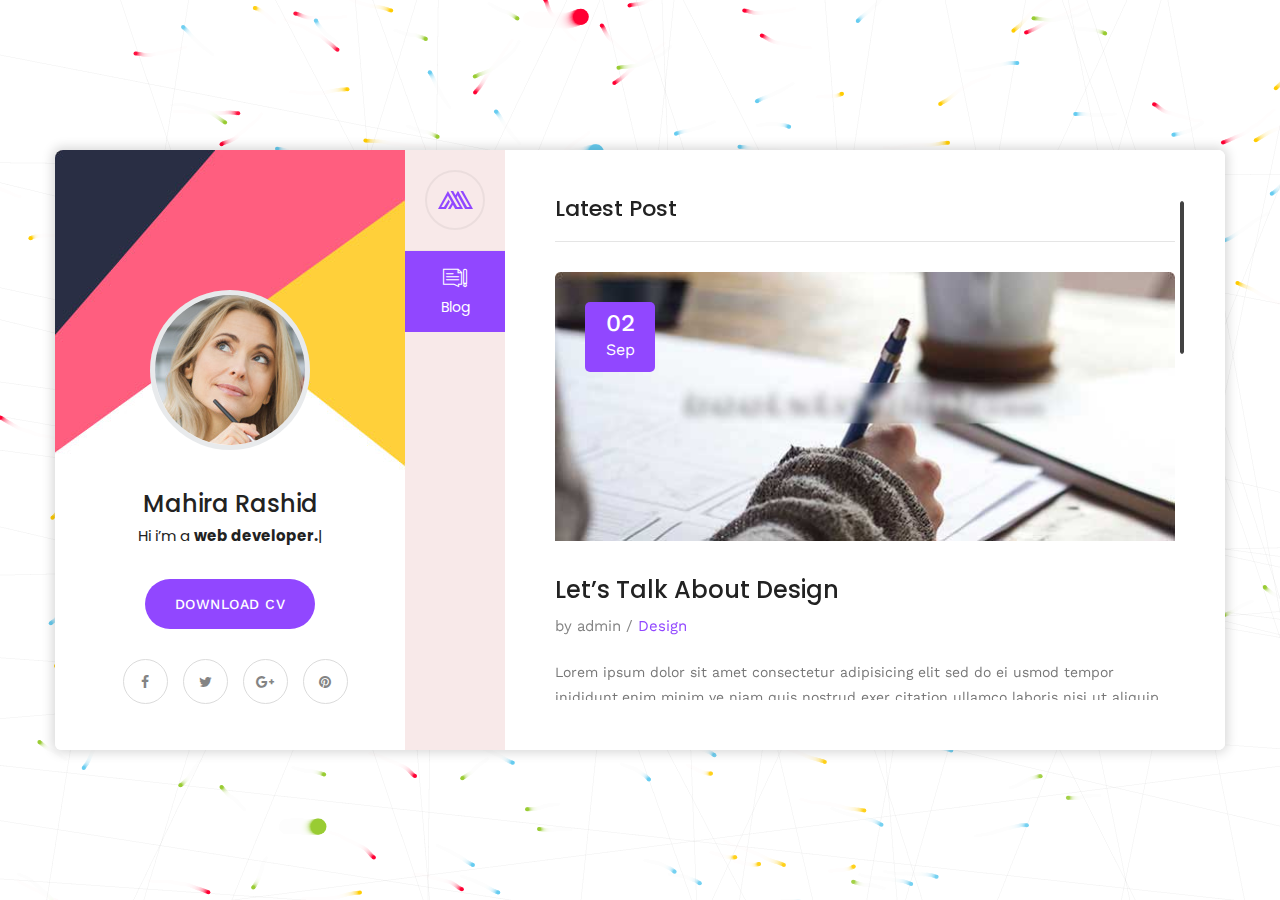
==== blog-single.html @ a866b2f7 "Add files via upload" ====
﻿<!DOCTYPE html>
<html lang="en">
<head>
<meta charset="utf-8">
<title>Mahira | VCard | CV HTML Template</title>
<!-- Stylesheets -->
<link href="css/bootstrap.css" rel="stylesheet">
<link href="css/style.css" rel="stylesheet">
<link href="css/responsive.css" rel="stylesheet">

<!--Favicon-->
<link rel="shortcut icon" href="images/favicon.png" type="image/x-icon">
<link rel="icon" href="images/favicon.png" type="image/x-icon">
<!-- Responsive -->
<meta http-equiv="X-UA-Compatible" content="IE=edge">
<meta name="viewport" content="width=device-width, initial-scale=1.0, maximum-scale=1.0, user-scalable=0">
<!--[if lt IE 9]><script src="js/html5shiv.js"></script><![endif]-->
<!--[if lt IE 9]><script src="js/respond.js"></script><![endif]-->
</head>

<body>

<div class="page-wrapper default-version">
 	
    <!-- Preloader -->
    <div class="preloader"></div>

    <div class="page-background">
        <div class="image-1"><img src="images/icons/shape/icon-1.png" class="now-in-view" alt=""></div>
        <div class="image-7"><img src="images/icons/shape/icon-7.png" class="now-in-view" alt=""></div>
        <canvas id="canvas"></canvas>
    </div>

    <!-- Mobile menu -->
    <div class="mobile-menu">
        <div class="container">
            <!--Nav Outer-->
            <div class="nav-outer clearfix">
                <div class="logo"><a href="index.html"><img src="images/logo.png" alt=""></a></div>
                <!-- Main Menu -->
                <nav class="main-menu">
                    <div class="navbar-header">
                        <!-- Toggle Button -->      
                        <button type="button" class="navbar-toggle" data-toggle="collapse" data-target=".navbar-collapse">
                            <span class="icon-bar"></span>
                            <span class="icon-bar"></span>
                            <span class="icon-bar"></span>
                        </button>
                    </div>
                    
                    <div class="navbar-collapse collapse scroll-nav clearfix">
                        <ul class="navigation clearfix">
                            
                            <li class="current"><a href="#home">Home</a></li>
                            <li><a href="#about">About</a></li>
                            <li><a href="#resume">Resume</a></li>
                            <li><a href="#services">Services</a></li>
                            <li><a href="#work">Works</a></li>
                            <li><a href="#blog">Blog</a></li>
                            <li><a href="#contact">Contact</a></li>

                         </ul>
                    </div>
                </nav>
                <!-- Main Menu End-->                        
            </div>
            <!--Nav Outer End-->            
        </div>
    </div>
 	
    <div class="card-outer">
        <div class="scroll-box">
            <div class="container" data-animation-in="fadeInLeft" data-animation-out="fadeOutLeft">
                <div class="card-wrapper">
                    <div class="author-info" style="background-image:url(images/background/3.jpg)">
                        <div class="image"><img src="images/resource/user.png" alt=""></div>
                        <div class="author">
                            <h3>Mahira Rashid</h3>
                            <div class="designation">
                                Hi i’m
                                <div class="typing-title">
                                    <p>a <strong>web developer.</strong></p>
                                    <p>a <strong>web Designer.</strong></p>
                                    <p>a <strong>photographer.</strong></p>
                                </div>
                                <span class="typed-title"></span>
                            </div>
                        </div>
                        <div class="link-btn">
                            <a href="#" class="theme-btn btn-style-one">Download CV</a>
                        </div>
                        <ul class="social-icon-two">
                            <li><a href="#"><span class="fa fa-facebook"></span></a></li>
                            <li><a href="#"><span class="fa fa-twitter"></span></a></li>
                            <li><a href="#"><span class="fa fa-google-plus"></span></a></li>
                            <li><a href="#"><span class="fa fa-pinterest"></span></a></li>
                        </ul>
                    </div>
                    <div class="card-inner-box offsetleft">
                        <header class="header">
                            <ul class="main-menu">
                                <li class="home"><a class="logo" href="index.html"><img src="images/logo.png" alt=""></a></li>
                                <li class="active"><a href="#blog"><i class="flaticon-blog"></i>Blog</a></li>
                            </ul>
                        </header>

                        <!-- card item -->
                        <div class="card-blog single-post card-item active" id="blog" style="background-image:url(images/background/2.jpg)">
                            <div class="card-inner">
                                <h4 class="title">Latest Post</h4>
                                <div class="news-block">
                                    <div class="inner-box">
                                        <div class="image">
                                            <img src="images/resource/blog-1.jpg" alt="">
                                        </div>
                                        <div class="date"><strong>02</strong> <br>Sep</div>
                                        <div class="lower-content">
                                            <h4>Let’s Talk About Design</h4>
                                            <div class="post-meta">by admin  /  <span>Design</span></div>
                                            <div class="text">
                                                <p>Lorem ipsum dolor sit amet consectetur adipisicing elit sed do ei usmod tempor inididunt.enim minim ve niam quis nostrud exer citation ullamco laboris nisi ut aliquip ex commodo conse inquat duis aute irure dolor.cepteur sint occaecat cupidatat non proident sunt culpa qui officia deserunt.</p>
                                                <p>Enim ipsam voluptatem quia voluptas sit aspernatur aut odit aut fugit sed quia consequuntur. magni dolores eos ratione voluptatem sequinesc. neque porro quisquam est qui dolorem ipsum quia dolor sit amet consectetur.</p>
                                            </div>
                                        </div>
                                    </div>
                                </div>
                                <!-- share box -->
                                <ul class="share-box">
                                    <li><strong>Tags:</strong></li>
                                    <li><a href="#">Idea,</a></li>
                                    <li><a href="#">Service,</a></li>
                                    <li><a href="#">Growth</a></li>
                                </ul>
                                <!-- Comments Area -->
                                <div class="comments-area">
                                    <div class="group-title"><h2>02 Comments</h2></div>
                                    
                                    <!--Comment Box-->
                                    <div class="comment-box">
                                        <div class="comment">
                                            <div class="author-thumb"><img src="images/resource/author-2.jpg" alt=""></div>
                                            <div class="comment-inner">
                                                <div class="comment-info clearfix"><strong>Neil Roberts</strong><div class="comment-time">26 Nov,2018 At 8:30am</div></div>
                                                <div class="text">Bring to the table win-win survival strategies to ensure proactive domination. At the end of the day, going forward</div>
                                                <a class="comment-reply" href="#"><span class="icon fa fa-mail-reply"></span> Reply</a>
                                            </div>
                                        </div>
                                    </div>
                                    
                                    <!--Comment Box-->
                                    <div class="comment-box">
                                        <div class="comment">
                                            <div class="author-thumb"><img src="images/resource/author-3.jpg" alt=""></div>
                                            <div class="comment-inner">
                                                <div class="comment-info clearfix"><strong>Edward Chapman</strong><div class="comment-time">26 Nov,2018 At 8:30am</div></div>
                                                <div class="text">Bring to the table win-win survival strategies to ensure proactive domination. At the end of the day, going forward</div>
                                                <a class="comment-reply" href="#"><span class="icon fa fa-mail-reply"></span> Reply</a>
                                            </div>
                                        </div>
                                    </div>
                                    
                                </div>
                                <!-- Contact Form -->
                                <div class="contact-form">
                                    <!--Comment Form-->
                                    <form method="post" action="sendemail.php" id="contact-form">
                                        <div class="row clearfix">
                                            
                                            <div class="col-md-6 form-group">
                                                <input type="text" name="username" placeholder="Name" required>
                                            </div>
                                            
                                            <div class="col-md-6 form-group">
                                                <input type="email" name="email" placeholder="Email" required>
                                            </div>

                                            <div class="col-lg-12 col-md-12 form-group">
                                                <textarea name="message" placeholder="Message"></textarea>
                                            </div>
                                            
                                            <div class="col-lg-12 col-md-12 form-group">
                                                <button class="theme-btn btn-style-two" type="submit" name="submit-form">Submit Now </button>
                                            </div>
                                            
                                        </div>
                                    </form>
                                        
                                </div>
                                <!--End Contact Form -->
                            </div>
                        </div>
                        <!-- end item -->

                    </div>
                </div>
                    
            </div>
        </div>
            
    </div>

</div>
<!--End pagewrapper-->


<script src="js/jquery.js"></script> 

<script src="js/bootstrap.min.js"></script>
<script src="js/jquery.mCustomScrollbar.concat.min.js"></script>
<script src="js/owl.js"></script>
<script src="js/wow.js"></script>
<script src="js/appear.js"></script>
<script src="js/jquery.fancybox.js"></script>
<script src="js/element-in-view.js"></script>
<script src="js/knob.js"></script>
<script src="js/validate.js"></script>
<script src="js/mousemoveparallax.js"></script>
<script src="js/pagenav.js"></script>
<script src="js/jquery-type.js"></script>
<script src="js/particle-alone.js"></script>
<script src="js/jquery.nicescroll.min.js"></script>
<script src="js/script.js"></script>

<!--Google Map APi Key-->
<script src="http://ditu.google.cn/maps/api/js?key=AIzaSyATY4Rxc8jNvDpsK8ZetC7JyN4PFVYGCGM"></script>
<script src="js/gmaps.js"></script>
<script src="js/map-script.js"></script>
<!--End Google Map APi-->

</body>
</html>
---- css/style.css ----
/* Mahira HTML Template*/

/************ TABLE OF CONTENTS ***************
1. Fonts
2. Reset
3. Global
4. Header
5. About
6. Resume
7. Services
8. Works
9. Blog
10. Contact
**********************************************/

/*** 

====================================================================
	Fonts
====================================================================

 ***/

@import url('https://fonts.googleapis.com/css?family=Poppins:400,500,600,700,800|Work+Sans:400,500,700');

/*font-family: 'Poppins', sans-serif;
font-family: 'Work Sans', sans-serif;*/

@import url('font-awesome.css');
@import url('flaticon.css');
@import url('animate.css');
@import url('owl.css');
@import url('jquery-ui.css');
@import url('jquery.fancybox.min.css');
@import url('jquery.mCustomScrollbar.min.css');
@import url('custom-animate.css');
@import url('multi-scroll.css');

/*** 

====================================================================
	Reset
====================================================================

 ***/

* {
	margin:0px;
	padding:0px;
	border:none;
	outline:none;
}

/*** 

====================================================================
	Global Settings
====================================================================

 ***/

body {
	font-size:15px;
	color:#777777;
	line-height:1.7em;
	font-weight:400;
	background:#ffffff;
	-webkit-font-smoothing: antialiased;
	-moz-font-smoothing: antialiased;
	font-family: 'Work Sans', sans-serif;
}

a{
	text-decoration:none;
	cursor:pointer;
	color:#fc6183;
}

a:hover,a:focus,a:visited{
	text-decoration:none;
	outline:none;
}

h1,h2,h3,h4,h5,h6 {
	position:relative;
	font-weight:normal;
	background:none;
	margin:0px;
	line-height:1.6em;
	font-family: 'Poppins', sans-serif;
}

textarea{
	overflow:hidden;
}

p{
	font-size: 14px;
	position:relative;
	line-height:1.8em;	
	margin-bottom: 0;
	color: #777777;
}

::-webkit-input-placeholder{color: inherit;}
::-moz-input-placeholder{color: inherit;}
::-ms-input-placeholder{color: inherit;}

.auto-container{
	position:static;
	max-width:1200px;
	padding:0px 15px;
	margin:0 auto;
}

.medium-container{
	max-width:850px;
}

.page-wrapper{
	position:relative;
	margin:0 auto;
	width:100%;
	min-width:300px;
	background-position: center;
	background-repeat: repeat;
}

.page-wrapper.bg-lines{
	background-image: url(../images/icons/line.png);
}


ul,li{
	list-style:none;
	padding:0px;
	margin:0px;	
}

.centered{
	text-align:center;	
}

.theme-btn{
	display:inline-block;
	letter-spacing: .5px;
	transition:all 0.3s ease;
	-moz-transition:all 0.3s ease;
	-webkit-transition:all 0.3s ease;
	-ms-transition:all 0.3s ease;
	-o-transition:all 0.3s ease;
}

/*Btn Style One*/
.btn-style-one{
	position:relative;
	font-size:14px;
	line-height:22px;
	text-align: center;
	padding:14px 30px;
	color:#ffffff;
	font-weight:500;
	text-transform: uppercase;
	letter-spacing:.5px;
	-webkit-border-radius: 40px;
	-moz-border-radius: 40px;
	-ms-border-radius: 40px;
	-o-border-radius: 40px;
	border-radius: 40px;
	background: #9147ff;
}

.btn-style-one:hover{
	color: #fff;
	background: #222;
}

/*Btn Style two*/
.btn-style-two{
	position:relative;
	font-size:14px;
	line-height:22px;
	text-align: center;
	padding: 13px 30px;
	color:#222;
	font-weight:500;
	text-transform: uppercase;
	letter-spacing:.5px;
	-webkit-border-radius: 40px;
	-moz-border-radius: 40px;
	-ms-border-radius: 40px;
	-o-border-radius: 40px;
	border-radius: 40px;
	background: transparent;
	border: 1px solid #d9d9d9;
}

.btn-style-two:hover{
	color: #ffffff;
	background: #9147ff;
	border-color: #9147ff;
}


/*Social Icon One*/

.social-icon-one{
	position:relative;
}

.social-icon-one li{
	position:relative;
	margin-left:10px;
	display:inline-block;
}

.social-icon-one li a{
	font-size:14px;
	color:#111111;
}

.social-icon-one li a:hover{
	color:#1d1d1d;
}

/*Social Icon two*/

.social-icon-two{
	position:relative;
}

.social-icon-two li{
	position:relative;
	margin-left:10px;
	display:inline-block;
}

.social-icon-two li a{
	font-size:14px;
	color: #848484;
	height:  45px;
	width:  45px;
	text-align:  center;
	line-height:  45px;
	border: 1px solid #dbdbdb;
	display:  inline-block;
	border-radius: 50%;
	transition: .5s ease;
}

.social-icon-two li a:hover{
	color:#fff;
	background-color: #9147ff;
}

.theme_color{
	color:#fc6183;	
}

.preloader{
	position:fixed;
	left:0px;
	top:0px;
	width:100%;
	height:100%;
	z-index:999999;
	background-color:#ffffff;
	background-position:center center;
	background-repeat:no-repeat;
	background-image:url(../images/icons/preloader.svg);
}

img{
	display:inline-block;
	max-width:100%;
	height:auto;	
}

/* page background */
.page-background {
	position: fixed;
    overflow: hidden;
    top: 0;
    left: 0;
    width: 100%;
    height: 100%;
	background-image: -moz-linear-gradient( 110deg, rgb(145,71,255) 0%, rgb(121,39,245) 100%);
    background-image: -webkit-linear-gradient( 110deg, rgb(145,71,255) 0%, rgb(121,39,245) 100%);
    background-image: -ms-linear-gradient( 110deg, rgb(145,71,255) 0%, rgb(121,39,245) 100%);
}

.page-background .image-1 {
	position: absolute;
	left: 0;
	top: 0;
}

.page-background .image-7 {
	position: absolute;
	right: 0;
	bottom: 0px;
}

/* parallax container */

.parallax-container {
    position: absolute;
    left: 0;
    top: 0;
    width: 100%;
    height: 100%;
}

.parallax-container .image-2 {
	position: absolute;
	left: 120px;
	top: 50%;
}

.parallax-container .image-3 {
	position: absolute;
	left: 50%;
	top: 90px;
}

.parallax-container .image-4 {
	position: absolute;
	right: 30%;
	top: 5px;
}

.parallax-container .image-5 {
	position: absolute;
	right: 150px;
	bottom: 50%;
}

.parallax-container .image-6 {
	position: absolute;
	left: 30%;
	bottom: 50px;
}


.card-outer {
    position: fixed;
    display: flex;
    flex-direction: row;
    flex-wrap: wrap;
    justify-content:  center;
    align-items:  center;
    height:  100%;
    width:  100%;
    top:  0;
    left:  0;
}

.card-outer .container {
	position: relative;
}


/*** 

====================================================================
	Header
====================================================================

 ***/

.header {
	position: absolute;
	left: 0;
	top: 0;
	bottom: 0;
	background-color: #f8e9e9;
	border-radius: 5px;
	transition: .5s ease;
	z-index: 99;
	overflow: hidden;
}

.card-outer .card-inner-box.offsetleft .header {
	border-radius: 0px;
}

.header ul {
	text-align: center;
}

.header ul li {
	position: relative;
	min-width: 100px;
	border-bottom: 1px solid #f0e2e2;
}

.header ul li:last-child {
	border-bottom: 0px;
}

.header ul li a.logo {
    border: 2px solid #ebdddd;
    border-radius: 50%;
    height: 60px;
    width: 60px;
    padding: 0 0;
    line-height: 54px;
    margin: 20px auto;
}

.header ul li.active a.logo {
	background-color: transparent;
}

.header ul li a {
	position: relative;
	color: #212121;
	padding: 15px 21px 12px;

	display:  block;
	font-size:  14px;
	font-family:  'Poppins', sans-serif;
	background: #f8e9e9;
	z-index: 99;
}

.header ul li:before {
	position: absolute;
	content: '';
	background-color: #9147ff;
	height: 50px;
	width: 50px;
	right: 10px;
	top: 15px;
	transform: rotate(45deg);
	transition:  .5s ease;
}

.header ul li.active:before {
	right: 0;
	z-index: 99;
}

.header ul li.home:before {
	display: none;
}

.header ul li a i {
	display:  block;
	color: #838383;
	font-size: 24px;
	margin-bottom: 3px;
}

.header ul li.active a {
    background: #9147ff;
    color: #fff;
}

.header ul li.active a i {
    color: #fff;
}

/* Mobile menu */

.mobile-menu {
    background: #fff;
    position: fixed;
    top: 0;
    left: 0;
    width: 100%;
    z-index: 9999;
    display: none;
    box-shadow: 0 0 40px rgba(0, 0, 0, 0.1);
}

.mobile-menu .nav-outer {
	position: relative;
}

.mobile-menu .logo {
    position: absolute;
    left: 0;
    top: 0;
    z-index: 99;
    border-right: 1px solid #ececec;
    padding: 13px 0;
    padding-right: 24px;
}

/*** 

====================================================================
	Card item
====================================================================

 ***/

.card-outer .card-wrapper {
	background-color: #fff;
	border-radius: 7px;
	overflow: hidden;
}

.card-outer .card-inner-box {
	position: relative;
	min-height: 600px;
	background-image: -moz-linear-gradient( 110deg, rgb(145,71,255) 0%, rgb(121,39,245) 100%);
	background-image: -webkit-linear-gradient( 110deg, rgb(145,71,255) 0%, rgb(121,39,245) 100%);
	background-image: -ms-linear-gradient( 110deg, rgb(145,71,255) 0%, rgb(121,39,245) 100%);
	transition: 1s ease;
}

.card-outer .card-inner-box.offsetleft {
	transition: .5s ease;
	transform: translate(350px);
}

.card-item {
    position: absolute;
    border-radius: 6px;
    border-top-left-radius: 0px;
    border-bottom-left-radius: 0px;
    top: 0;
    left: 100px;
    right: 0;
    bottom: 0;
    opacity: 0;
    visibility: hidden;
    z-index: 8;
    max-width: 720px;
}

.card-inner-box.active .card-item {
	border-top-left-radius: 0px;
	border-bottom-left-radius: 0px;
    background-repeat: no-repeat;
    background-position: right center;
}

.card-item .card-inner {
	height: 100%;
	transition: .5s ease;
}

.card-inner-box .card-home {
	text-align: center;
	left: 120px;
	background-position: center;
	background-repeat: no-repeat;
	background-size: cover;
	border-radius: 6px;
	max-width: 1050px;
	padding-top: 80px;
}

.card-item.active {
	opacity: 1;
	visibility: visible;
	z-index: 10;
	transition: visibility 1s linear, opacity 0.5s linear;
}

.card-item.hide-item {
	opacity: 0;
	visibility: hidden;
	z-index: 9;
}

.card-home .image {
	width: 160px;
	height: 160px;
	margin: 0 auto;
	margin-bottom: 25px;
	background: #fff;
	border-radius: 50%;
}

.card-home .image img {
	border: 5px solid rgba(31, 53, 67, 0.10);
	border-radius: 50%;
}

.card-home .author h3 {
	font-weight: 500;
	color: #222;
}

.card-home .author .designation {
	font-family: 'Poppins', sans-serif;
	font-size: 15px;
	margin-bottom: 25px;
	color: #222;
}

.card-home .text {
	font-size: 18px;
	max-width: 600px;
	margin: 0 auto;
	margin-bottom: 25px;
	color: #222;
}

.card-home .link-btn {
	margin-bottom: 20px;
}

.card-home .theme-btn {
	margin: 7px 10px;
	min-width: 180px;
}

/* author info */
.author-info {
	position: absolute;
	left: 0px;
	top: 0;
	bottom: 0;
	text-align: center;
	padding: 50px 15px;
	padding-top: 140px;
	min-width: 350px;
	border-bottom-left-radius: 6px;
	border-top-left-radius: 8px;
	background-repeat: no-repeat;
	background-position: center;
}

.author-info .image {
	width: 160px;
	height: 160px;
	border-radius: 50%;
	margin: 0 auto;
	margin-bottom: 35px;
	background: #fff;
}

.author-info .image img {
	border: 5px solid rgba(31, 53, 67, 0.10);
	border-radius: 50%;
}

.author-info .author h3 {
	font-weight: 500;
	color: #222;
}

.author-info .author .designation {
	font-family: 'Poppins', sans-serif;
	font-size: 15px;
	margin-bottom: 30px;
	color: #222;
}

.author-info .text {
	font-size: 18px;
	max-width: 600px;
	margin: 0 auto;
	margin-bottom: 30px;
	color: #222;
}

.author-info .link-btn {
	margin-bottom: 30px;
}

.author-info .theme-btn {
	margin: 0 10px;
}

/*** 

====================================================================
	About Us	
====================================================================

***/

.card-about {
	padding: 50px 50px;
}

.card-about .title {
	font-size: 22px;
	font-weight: 500;
	color: #222;
	margin-bottom: 20px;
}

.card-about .text {
	position: relative;
	margin-bottom: 20px;
}

.card-about .info-list {
	margin-bottom: 28px;
	padding-bottom: 20px;
	border-bottom: 1px solid #e5e5e5;
}

.card-about .list-style-one {
	position: relative;
}

.card-about .list-style-one li {
	position: relative;
	color: #848484;
	margin-bottom: 10px;
}

.card-about .list-style-one li strong {
	color: #222;
}

.skill-section .row{
	margin: 0 -60px;
}

.skill-section .skill-block{
	padding: 0 60px;
}

.skill-block{
	position: relative;
	margin-bottom: 30px;
	text-align:  left;
}

.skill-block .inner-box{
	position: relative;
	display:  inline-block;
}

.skill-block .graph-outer{
	position: relative;
	left: 0;
	top: 0;
	text-align: center;
	display: inline-block;
}

.skill-block .graph-outer .count-box{
    position: absolute;
    left: 0;
    top: 50%;
    width: 100%;
    font-size: 20px;
    color: #222222;
    font-weight: 300;
    line-height: 40px;
    margin-top: -20px;
}

.skill-block h3{
	position: relative;
	font-size: 15px;
	line-height: 1.2em;
	color: #222222;
	font-weight: 400;
	text-align:  center;
	font-family:  'Work Sans', sans-serif;
	margin-top: 5px;
}

.skill-block .sub-title{
	display: block;
	font-size: 12px;
	line-height: 18px;
	color: #00aeef;
	font-weight: 400;
	margin-top: 3px;
}

.skill-block .text{
	position: relative;	
	font-size: 18px;
	line-height: 28px;
	color: #555555;
	font-weight: 300;
	margin-top: 15px;
}


/*** 

====================================================================
	Resume Section
====================================================================

***/

.card-resume{
	padding: 50px 50px;
}

.card-resume .title {
    font-size: 22px;
    font-weight: 500;
    color: #222;
    margin-bottom: 15px;
    padding-bottom: 10px;
    border-bottom: 1px solid #e5e5e5;
    margin-top: -9px;
}

.card-resume .timeline-column{
	position:relative;
	margin-bottom: 40px;
}

.card-resume .timeline-column .inner{
	position:relative;
	padding-left: 13px;
	padding-bottom:2px;
}

.card-resume .timeline-column .inner:before{
	content:'';
	position:absolute;
	left: 12px;
	top: 60px;
	border-left:1px solid #d0d0d0;
	bottom: 0;
}

.card-resume .timeline-column .col-header{
	position:relative;
	padding-left: 22px;
	margin-bottom: 5px;
}

.card-resume .timeline-column .col-header h2{
	position:relative;
	font-size: 18px;
	color: #222;
	font-weight: 500;
	text-transform:capitalize;
	line-height:42px;
}

.dark-layout .card-resume .timeline-column .col-header h2{
	color:#ffffff;
}

.card-resume .timeline-column .col-header .icon-box{
	position:absolute;
	left: -26px;
	top: -4px;
}

.card-resume .timeline-column .col-header .icon-box .icon-inner{
	position:relative;
	width:52px;
	height:52px;	
}

.dark-layout .card-resume .timeline-column .col-header .icon-box .icon{
	color:#1e1e1e;	
}


.card-resume .timeline-column .col-header .icon-box .icon{
	position:relative;
	display:block;
	width:52px;
	height:52px;
	text-align:center;
	color:#9147ff;
	font-size:24px;
	line-height:52px;
	z-index:1;
}

.card-resume .timeline-column .timeline-block{
	position:relative;
	margin-bottom: 28px;
}

.card-resume .timeline-column .timeline-block:last-child{
	margin-bottom:0px;	
}

.card-resume .timeline-column .timeline-block .inner-box{
	position:relative;
	padding-left:30px;
}

.card-resume .timeline-column .timeline-block .date{
	position:relative;
	display:inline-block;
	margin-bottom: 9px;
	line-height:24px;
	font-size:14px;
	color:#222;
	font-weight:400;
	font-family: 'Poppins', sans-serif;
}

.card-resume .timeline-column .timeline-block .date span {
	color: #9147ff;
}

.card-resume .timeline-column .timeline-block h4{
	position: relative;
	font-size:16px;
	color:#333333;
	font-weight: 500;
	margin-bottom: 5px;
}

.card-resume .timeline-column .timeline-block h4:before{
	content:'';
	position:absolute;
	left: -37px;
	top:4px;
	width: 13px;
	height: 13px;
	border: 2px solid #9147ff;
	border-radius:50%;
	background:  #fff;
}

.card-resume .timeline-column .timeline-block .text{
	font-size:14px;
}

/*** 

====================================================================
	Services Section
====================================================================

***/

.card-services{
	padding: 50px 50px;
}

.card-services .title {
    font-size: 22px;
    font-weight: 500;
    color: #222;
    margin-bottom: 15px;
    padding-bottom: 20px;
    border-bottom: 1px solid #e5e5e5;
    margin-top: -9px;
}

.services-block {
	position: relative;
}

.services-block .inner-box {
	position: relative;
	padding-left: 95px;
	margin-top: 40px;
	min-height: 100px;
}

.services-block .icon-box {
	position: absolute;
	left: 0;
	top: 0;
	color: #9147ff;
	height: 75px;
	width: 75px;
	text-align: center;
	line-height: 73px;
	border: 1px solid #e5e5e5;
	font-size: 34px;
	border-radius: 50%;
	transition: .5s ease;
}

.services-block .icon-box span {
	position: relative;
}

.services-block:hover .icon-box {
	border-color: #9147ff;
	color: #fff;
}

.services-block .icon-box:before {
	position: absolute;
	content: '';
	background-color: #9147ff;
	left: 0;
	top: 0;
	bottom: 0;
	right: 0;
	border-radius: 50%;
	transform: scale(0);
	transition: .5s ease;
}

.services-block:hover .icon-box:before {
	transform: scale(1);
}

.services-block h4 {
	position: relative;
	font-size: 18px;
	margin-bottom: 10px;
}

.services-block h4 a {
	color: #222;
}

.services-block .text {
	margin-bottom: 10px;
}


/*** 

====================================================================
	Projects Section
====================================================================

***/

.card-projects {
	padding: 50px 50px;
}

.card-projects .title {
    font-size: 22px;
    font-weight: 500;
    color: #222;
    margin-bottom: 30px;
    padding-bottom: 15px;
    border-bottom: 1px solid #e5e5e5;
    margin-top: -9px;
}

.projects-block {
    position: relative;
    margin-bottom: 30px;
}

.projects-block .inner-box {
    position: relative;
}

.projects-block .image img {
    width: 100%;
    transition: .5s ease;
}

.projects-block:hover .image img {
	transform: scale(1.15);
}

.projects-block .image::before {
    background: rgba(145, 71, 255, 0.90);
    bottom: 0px;
    content: "";
    left: 0px;
    opacity: 0;
    position: absolute;
    right: 0px;
    top: 0px;
    z-index: 9;
    transition: all 0.4s ease-in-out 0s;
}

.projects-block:hover .image::before {
    opacity: 1;
}

.projects-block .image {
    position: relative;
    border-radius:  5px;
    overflow:  hidden;
}

.projects-block .overlay a {
    background: rgba(255, 255, 255, 1) none repeat scroll 0 0;
    border-radius: 50%;
    color: #9147ff;
    font-size: 20px;
    height: 60px;
    line-height: 60px;
    opacity: 0;
    position: absolute;
    text-align: center;
    transform: translateX(-50%) translateY(-50%) scale(0.6);
    transition: all 0.4s ease 0s;
    width: 60px;
}

.projects-block .overlay a:hover {
    background: rgba(255, 255, 255, .8) none repeat scroll 0 0;
    color: #000;
}

.projects-block:hover .overlay a {
    opacity: 1;
    transform: translateX(-50%) translateY(-50%) scale(1);
}

.projects-block .overlay {
    left: 0;
    opacity: 0;
    position: absolute;
    right: 0;
    text-align: center;
    top: 50%;
    transform: translateY(-50%);
    transition: all 0.5s ease 0s;
    z-index: 10;
}

.projects-block:hover .overlay {
    opacity: 1;
}

.projects-block .caption-title {
    bottom: 20px;
    left: 20px;
    opacity: 0;
    position: absolute;
    transition: all 0.3s ease-in-out 0s;
    z-index: 12;
}

.projects-block:hover .caption-title {
    opacity: 1;
}

.projects-block .caption-title h3 {
    color: #fff;
    font-size: 20px;
    font-weight: 500;
    text-transform: capitalize;
    transform: translateY(15px);
    transition: all 0.4s ease-in-out 0s;
}

.projects-block .caption-title h3 a {
    color: #fff;
}

.projects-block:hover .caption-title h3,
.projects-block:hover .caption-title span {
    transform: translateX(0px);
}

.projects-block .caption-title span {
    color: #fff;
    display: inline-block;
    font-size: 15px;
    line-height: 16px;
    transform: translateY(15px);
    transition: all 0.4s ease-in-out 0s;
    text-transform: capitalize;
}

.projects-block .caption-title-two {
    padding-top: 15px;
    padding-left:  20px;
    padding-bottom:  20px;
    box-shadow: 0 0 20px 1px #0000001f;
}

.projects-block .caption-title-two h3 a {
    color: #222;
    font-size: 20px;
    font-weight: 500;
    text-transform: capitalize;
}

.projects-block .caption-title-two span {
    font-size: 15px;
    line-height: 16px;
    font-weight: 500;
    text-transform: capitalize;
}

/*** 

====================================================================
	Blog Section
====================================================================

***/

.card-blog {
	padding: 50px 50px;
}

.card-blog .title {
    font-size: 22px;
    font-weight: 500;
    color: #222;
    margin-bottom: 30px;
    padding-bottom: 15px;
    border-bottom: 1px solid #e5e5e5;
    margin-top: -9px;
}

.news-block {
	position: relative;
	margin-bottom: 26px;
}

.news-block .image {
	position: relative;
}

.news-block .image img {
	border-top-left-radius: 5px;
	border-top-right-radius: 5px;
	width: 100%;
}


.news-block .image:before {
    background: rgba(0, 0, 0, 0.75);
    content: "";
    opacity: 0;
    position: absolute;
    top: 0px;
    left: 0px;
    width: 100%;
    height: 0%;
    transition: all 0.4s ease-in-out 0s;
}

.single-post .news-block .image:before {
	display: none;
}

.news-block:hover .image::before {
    opacity: 1;
    height: 100%;
}


.news-block .overlay a {
    background: rgba(255, 255, 255, 1) none repeat scroll 0 0;
    border-radius: 50%;
    color: #9147ff;
    font-size: 20px;
    height: 60px;
    line-height: 60px;
    opacity: 0;
    position: absolute;
    text-align: center;
    transform: translateX(-50%) translateY(-50%) scale(0.6);
    transition: all 0.4s ease 0s;
    width: 60px;
}

.news-block .overlay a:hover {
    background: rgba(255, 255, 255, .8) none repeat scroll 0 0;
    color: #000;
}

.news-block:hover .overlay a {
    opacity: 1;
    transform: translateX(-50%) translateY(-50%) scale(1);
}

.news-block .overlay {
    left: 0;
    opacity: 0;
    position: absolute;
    right: 0;
    text-align: center;
    top: 50%;
    transform: translateY(-50%);
    transition: all 0.5s ease 0s;
    z-index: 10;
}

.news-block:hover .overlay {
    opacity: 1;
}

.news-block .date {
	position: absolute;
	left: 30px;
	top: 30px;
	height: 70px;
	width: 70px;
    line-height: 24px;
    padding: 9px 0;
	text-align: center;
	border-radius: 5px;
	background-color: #9147ff;
	font-size: 16px;
	color: #fff;
}

.news-block .date strong {
	font-size: 24px;
	font-weight: 500;
}

.news-block .lower-content {
	padding: 30px;
	border: 1px solid #e5e5e5;
	border-top: 0px;
	border-bottom-left-radius: 5px;
	border-bottom-right-radius: 5px;
}

.news-block .lower-content h4 {
	font-size: 18px;
	color: #222;
	margin-bottom: 5px;
	font-weight: 500;
}

.news-block .lower-content h4 a {
	color: #222;
}

.news-block .lower-content .post-meta {
	color: #848484;
}

.news-block .lower-content .post-meta span {
	color: #9147ff;
}

/* single post */

.single-post .news-block .lower-content {
	padding: 0px;
	padding-top: 30px;
	border: 0px;
}

.single-post .news-block .lower-content h4 {
	font-size: 24px;
}

.single-post .news-block .lower-content .post-meta {
	margin-bottom: 20px;
}

.single-post .news-block .lower-content p {
	margin-bottom: 30px;
}

.single-post .news-block .lower-content p:last-child {
	margin-bottom: 0px;
}

/* share box */
.share-box {
	position: relative;
}

.share-box li {
	display: inline-block;
	color: #222;
	font-size: 16px;
}

.share-box li a {
	color: #222;
}

.share-box li span {
	color: #9147ff;
}

/* Comments Area */

.single-post .comments-area{
	position:relative;
	margin-top: 30px;
	margin-bottom: 30px;
	padding-top: 30px;
	border-top:  1px solid #ebebeb;
}

.single-post .group-title{
	position:relative;
	margin-bottom:38px;
}

.single-post .group-title h2{
	position:relative;
	font-size:25px;
	color:#111111;
	font-weight:500;
	padding-bottom:0px;
}

.single-post .comments-area .comment-box{
	position:relative;
	padding:0px 0px 0px;
	margin-bottom:45px;
	-webkit-transition:all 300ms ease;
	-ms-transition:all 300ms ease;
	-o-transition:all 300ms ease;
	-moz-transition:all 300ms ease;
	transition:all 300ms ease;
}

.single-post .comments-area .comment-box.reply-comment{
	margin-left:100px;
}

.single-post .comments-area .comment-box:last-child .comment .comment-inner{
	margin-bottom:0px;
	padding-bottom:0px;
	border:0px;
}

.single-post .comments-area .comment-box:hover{
	border-color:#222222;	
}

.single-post .comments-area .comment{
	position:relative;
	font-size:14px;
	padding:0px 0px 40px 110px;
	border-bottom:1px solid #ebebeb;
}

.single-post .comments-area .comment .comment-inner{
	position:relative;
}

.single-post .comments-area .comment .comment-reply{
	position:relative;
	color:#111111;
	font-size:15px;
	font-weight:500;
	text-transform:capitalize;
	-webkit-transition:all 300ms ease;
	-ms-transition:all 300ms ease;
	-o-transition:all 300ms ease;
	-moz-transition:all 300ms ease;
	transition:all 300ms ease;
}

.single-post .comments-area .comment .comment-reply .icon{
	font-size:13px;
	margin-right:8px;
}

.single-post .comments-area .comment-box .author-thumb{
	position:absolute;
	left:0px;
	top:0px;
	width:86px;
	overflow:hidden;
	margin-bottom:20px;
}

.single-post .comments-area .comment-box .author-thumb img{
	display:block;
	border-radius:  50%;
}

.single-post .comments-area .comment-info{
	color:#3e5773;
	line-height:24px;
	font-size:13px;	
}

.single-post .comments-area .comment-box strong{
	font-size:20px;
	font-weight:500;
	color:#111111;
	line-height:16px;
	text-transform:capitalize;
}

.single-post .comments-area .comment-box .text{
	color:#777777;
	font-size:14px;
    margin-top:10px;
	margin-bottom:20px;
    line-height: 1.8em;
	font-weight:300;
	max-width:510px;
}

.single-post .comments-area .comment-info .comment-time{
	position:relative;
	font-size:13px;
	color:#777777;
	font-weight:300;
}

.single-post .comments-area .comment-box .theme-btn{
	padding:5px 30px;
	font-size:12px;
	border:1px  solid #fbca00;
	text-transform:uppercase;
	letter-spacing:1px;
}



/*** 

====================================================================
	Blog Section
====================================================================

***/

.card-contact {
	padding: 50px 50px;
}

.card-contact .title {
    font-size: 22px;
    font-weight: 500;
    color: #222;
    margin-bottom: 30px;
    padding-bottom: 15px;
    border-bottom: 1px solid #e5e5e5;
    margin-top: -9px;
}

.card-contact h4 {
	font-size: 18px;
	color: #222;
	margin-bottom: 24px;
}

/*List Style two*/

.list-style-two{
	position:relative;
}

.list-style-two li{
	position:relative;
	margin-bottom:35px;
	color: #222;
	font-size: 15px;
	font-weight:400;
	padding-left: 45px;
}

.list-style-two li .icon{
	position:absolute;
	left:0px;
	top: 7px;
	color: #9147ff;
	font-size:30px;
	line-height:1em;
}

.list-style-two li:last-child .icon{
	top:10px;
}

/*** 

====================================================================
	Map Style
====================================================================

***/

.home-google-map .google-map {
	width: 100%;
	height: 270px;
}

.home-google-map .gmnoprint {
	display: none;
}

/* google map two */

.map-section {
	position: relative;
	margin-bottom: 50px;
}

.map-data {
	text-align: center;
	font-size: 14px;
	font-weight: 400;
	line-height: 1.8em;
}

.map-data h6 {
	font-size: 16px;
	font-weight: 700;
	text-align: center;
	margin-bottom: 5px;
	color: #121212;
}

.map-canvas {
	height: 270px;
}

.gmnoprint {
	display: none;
}


/*** 

====================================================================
	Contact Section
====================================================================

***/

.contact-section {
	position: relative;
}

.contact-section .sec-title:before {
	display: none;
}

.contact-section .sec-title-two h2 {
	color: #222;
	font-size: 30px;
	font-weight: 700;
	margin-bottom: 15px;
}

.contact-section .sec-title-two .text {
	margin-bottom: 50px;
}

/* Contact Fom */

.contact-section .form-column {
	position: relative;
}

.contact-section .form-column .inner-column {
	position: relative;
	padding-left: 15px;
}

.contact-section .form-column h2 {
	position: relative;
	color: #222222;
	font-size: 22px;
	font-weight: 700;
	margin-bottom: 18px;
}

.contact-form {
	position: relative;
}

.contact-form .form-group {
	margin-bottom: 30px;
}

.contact-form .form-group:last-child {
	margin-bottom: 0px;
}

.contact-form .form-group input[type="text"],
.contact-form .form-group input[type="password"],
.contact-form .form-group input[type="tel"],
.contact-form .form-group input[type="email"],
.contact-form .form-group select {
	position: relative;
	display: block;
	width: 100%;
	line-height: 28px;
	padding: 10px 30px;
	color: #888888;
	border: 1px solid #e5e5e5;
	border-radius: 25px;
	height: 50px;
	font-size: 13px;
	background: #ffffff;
	-webkit-transition: all 300ms ease;
	-ms-transition: all 300ms ease;
	-o-transition: all 300ms ease;
	-moz-transition: all 300ms ease;
	transition: all 300ms ease;
}

.contact-form .form-group input[type="text"]:focus,
.contact-form .form-group input[type="password"]:focus,
.contact-form .form-group input[type="tel"]:focus,
.contact-form .form-group input[type="email"]:focus,
.contact-form .form-group select:focus,
.contact-form .form-group textarea:focus {
	border-color: #222222;
}

.contact-form .form-group textarea {
	position: relative;
	display: block;
	width: 100%;
	line-height: 24px;
	padding: 15px 30px;
	color: #888888;
	border: 1px solid #e5e5e5;
	height: 120px;
	background: #ffffff;
	resize: none;
	font-size: 13px;
	-webkit-transition: all 300ms ease;
	-ms-transition: all 300ms ease;
	-o-transition: all 300ms ease;
	-moz-transition: all 300ms ease;
	transition: all 300ms ease;
}

.contact-form button .fa {
	margin-left: 5px;
}

.contact-form input.error,
.contact-form select.error,
.contact-form textarea.error {
	border-color: #ff0000 !important;
}

.contact-form label.error {
	display: block;
	line-height: 24px;
	padding: 5px 0px 0px;
	margin: 0px;
	text-transform: uppercase;
	font-size: 12px;
	color: #ff0000;
	font-weight: 500;
}

/*Contact form style two */

.contact-form.style-two .row {
	margin: 0 -10px;
}

.contact-form.style-two .form-group {
	padding: 0 10px 0;
	margin-bottom: 20px;
}

.contact-form.style-two .form-group input[type="text"],
.contact-form.style-two .form-group input[type="password"],
.contact-form.style-two .form-group input[type="tel"],
.contact-form.style-two .form-group input[type="email"],
.contact-form.style-two .form-group select {
	border: 1px solid #fff;
	height: 58px;
}

.contact-form.style-two .form-group textarea {
	height: 250px;
	border: 1px solid #fff;
}

/*Contact form style three */

.contact-form.style-three .row {
	margin: 0 -10px;
}

.contact-form.style-three .form-group {
	padding: 0 10px 0;
	margin-bottom: 20px;
}

.contact-form.style-three .form-group input[type="text"],
.contact-form.style-three .form-group input[type="password"],
.contact-form.style-three .form-group input[type="tel"],
.contact-form.style-three .form-group input[type="email"],
.contact-form.style-three .form-group select {
	border: 1px solid rgba(255, 255, 255, 0.04);
	height: 58px;
	background: rgba(255, 255, 255, 0.15);
}

.contact-form.style-three .form-group textarea {
	height: 250px;
	border: 1px solid rgba(255, 255, 255, 0.04);
	background: rgba(255, 255, 255, 0.15);
}

.contact-form.style-three ::-webkit-input-placeholder {
	/* Chrome/Opera/Safari */
	color: #fff;
}

.contact-form.style-three ::-moz-placeholder {
	/* Firefox 19+ */
	color: #fff;
}

.contact-form.style-three :-ms-input-placeholder {
	/* IE 10+ */
	color: #fff;
}

.contact-form.style-three :-moz-placeholder {
	/* Firefox 18- */
	color: #fff;
}

.contact-form.style-three .form-group .theme-btn {
	background: #fff;
	border-color: #fff;
	color: #222;
}


/*** 

====================================================================
	Dark version
====================================================================

***/

.dark-version .card-about .title {
	color: #fff;
}


.dark-version .card-about .text {
    color: rgba(255, 255, 255, 0.60);
}

.dark-version .card-about .list-style-one li strong {
    color: #fff;
}

.dark-version .card-about .list-style-one li {
    color: rgba(255, 255, 255, 0.60);
}

.dark-version .skill-block .graph-outer .count-box {
    color: #fff;
}

.dark-version .skill-block h3 {
    color: rgba(255, 255, 255, 0.60);
}

.dark-version .card-resume .title {
    color: #fff;
}

.dark-version .card-resume .timeline-column .col-header h2 {
    color:  #fff;
}

.dark-version .card-resume .timeline-column .timeline-block h4 {
    color: #fff;
}

.dark-version .card-resume .timeline-column .timeline-block .text {
    color: rgba(255, 255, 255, 0.60);
}

.dark-version .card-resume .timeline-column .timeline-block .date {
    color:  #fff;
}

.dark-version .card-services .title {
    color: #fff;
}

.dark-version .services-block h4 a {
    color: #fff;
}

.dark-version .services-block .text {
    color: rgba(255, 255, 255, 0.6);
}

.dark-version .card-projects .title {
    color:  #fff;
}

.dark-version .card-blog .title {
    color:  #fff;
}

.dark-version .news-block .lower-content {
    background: #fff;
}

.dark-version .card-contact .title {
    color: #fff;
}

.dark-version .card-contact h4 {
    color: #fff;
}

.dark-version .list-style-two li {
    color: rgba(255, 255, 255, .8);
}

#bubble-canvas{
    width: 100%;
    height: 100%;
    position: absolute;
    left: 0;
    top: 0;
    z-index: -1;
}


/*======== Default Version =========*/

.default-version .page-background {
    background: #fff;
}

.default-version .card-outer .card-wrapper {
    box-shadow: 0 0 11px 3px rgba(0, 0, 0, 0.15);
}

.default-version .card-outer .card-inner-box {
    background: #fff;
}

.nicescroll-rails.nicescroll-rails-hr {
	display: none !important;
}

.nicescroll-rails.nicescroll-rails-vr {
    opacity: 1 !important;
    transform: translateX(10px);
}
---- css/responsive.css ----
@media only screen and (max-width: 1900px){

	.page-wrapper{
		overflow:hidden;
	}
}


@media only screen and (min-width: 1200px){
	.container {
		padding: 0px;
	}
}

@media only screen and (max-width: 1200px){

}

@media only screen and (max-width: 1199px) and (min-width: 768px){
	.author-info {
		left: 15px;
	}
}

@media only screen and (max-width: 1199px){
	.main-menu .navbar-collapse {
	   max-height:300px;
	   float:none;
	   width:100%;
	   padding:10px 0px 0px;
	   border:none;
	   margin:0px 0px 15px;
	   -ms-border-radius:3px;
	   -moz-border-radius:3px;
	   -webkit-border-radius:3px;
	   -o-border-radius:3px;
	   border-radius:3px;
	   box-shadow:none;
	}

	.main-menu .collapse.in,
	.main-menu .collapsing{
		padding:10px 0px 0px;
		border:none;
		margin:0px 0px 15px;
		-ms-border-radius:3px;
		-moz-border-radius:3px;
		-webkit-border-radius:3px;
		-o-border-radius:3px;
		border-radius:3px;
		box-shadow:none;	
		background: #333;
	}

	.main-menu .navbar-header{
		position:relative;
		float:none;
		display:block;
		width:100%;
		right:0px;
		padding: 10px 0;
		text-align: right;
	}
	
	.main-menu .navbar-header .navbar-toggle{
		display:inline-block;
		z-index:20;
		border:1px solid #9147ff;
		float:none;
		margin:0px 0px 0px 0px;
		border-radius:0px;
		background:#9147ff;
	}
	
	.main-menu .navbar-header .navbar-toggle .icon-bar{
		background:#ffffff;	
	}
	
	.main-menu .navbar-collapse > .navigation{
		margin:0px !important;
		width:100% !important;
		border-top:none;
		padding: 15px 0;
		background: #333;
	}
	
	.main-menu .navbar-collapse > .navigation > li{
		margin:0px !important;
		float:none !important;
		padding:0px !important;
		width:100%;
	}
	
	.main-menu .navigation > li > a,
	.main-menu .navigation > li > ul:before{
		border:none;	
	}
	
	.main-menu .navbar-collapse > .navigation > li > a{
		padding:10px 10px !important;
		border:none !important;
		font-size: 16px !important;
		font-weight: 500;
	}
	
	.main-menu .navigation li.dropdown > a:after,
	.main-menu .navigation > li.dropdown > a:before,
	.main-menu .navigation > li > ul > li > a::before,
	.main-menu .navigation > li > ul > li > ul > li > a::before{
		color:#ffffff !important;
		right:15px;
		font-size:16px;
		display:none !important;
	}
	
	.main-menu .navbar-collapse > .navigation > li > ul,
	.main-menu .navbar-collapse > .navigation > li > ul > li > ul{
		position:relative;
		border:none;
		float:none;
		visibility:visible;
		opacity:1;
		display:none;
		margin:0px;
		left:auto !important;
		right:auto !important;
		top:auto !important;
		padding:0px;
		outline:none;
		width:100%;
		background:#333333;
		-webkit-border-radius:0px;
		-ms-border-radius:0px;
		-o-border-radius:0px;
		-moz-border-radius:0px;
		border-radius:0px;
		transition:none !important;
		-webkit-transition:none !important;
		-ms-transition:none !important;
		-o-transition:none !important;
		-moz-transition:none !important;
	}
		
	.main-menu .navbar-collapse > .navigation > li > ul,
	.main-menu .navbar-collapse > .navigation > li > ul > li > ul{
		border-top:1px solid rgba(255,255,255,1) !important;	
	}
	
	.main-menu .navbar-collapse > .navigation > li,
	.main-menu .navbar-collapse > .navigation > li > ul > li,
	.main-menu .navbar-collapse > .navigation > li > ul > li > ul > li{
		border-bottom:none;
		opacity:1 !important;
		top:0px !important;
		left:0px !important;
		visibility:visible !important;
	}
	
	.main-menu .navbar-collapse > .navigation > li > ul > li:first-child,
	.main-menu .navbar-collapse > .navigation > li > ul > li > ul > li:first-child{
		border-top:none !important;	
	}
	
	.main-menu .navbar-collapse > .navigation > li:first-child{
		border:none;	
	}
	
	.main-menu .navbar-collapse > .navigation > li > a,
	.main-menu .navbar-collapse > .navigation > li > ul > li > a,
	.main-menu .navbar-collapse > .navigation > li > ul > li > ul > li > a{
		padding: 10px 25px !important;
		line-height:22px;
		color:#ffffff;
		background:#333333;
		text-align:left;
		display: block;
	}
	
	.main-menu .navbar-collapse > .navigation > li > a:hover,
	.main-menu .navbar-collapse > .navigation > li > a:active,
	.main-menu .navbar-collapse > .navigation > li > a:focus{
		background:#9147ff;
	}
	
	.main-menu .navbar-collapse > .navigation > li:hover > a,
	.main-menu .navbar-collapse > .navigation > li > ul > li:hover > a,
	.main-menu .navbar-collapse > .navigation > li > ul > li > ul > li:hover > a,
	.main-menu .navbar-collapse > .navigation > li.current > a,
	.main-menu .navbar-collapse > .navigation > li.current-menu-item > a{
		background:#333333;
		color:#9147ff !important;
	}
	
	.main-menu .navbar-collapse > .navigation li.dropdown .dropdown-btn,
	.header-style-two .nav-outer .btn-outer{
		display:block;
	}
	
	.main-menu .navbar-collapse > .navigation li.dropdown:after,
	.main-menu .navigation > li > ul:before,
	.main-slider .bordered-layer,
	.featured-block-two .inner-box .number,
	.testimonial-section .owl-nav,
	.main-slider .text br{
		display:none !important;	
	}
	
	.fixed-header .info-options,
	.testimonial-section .owl-carousel{
		padding:0px !important;
	}
	.navbar-collapse.collapse {
		display: none !important;
	}
	.navbar-collapse.collapse.in {
		display: block !important;
	}
	.navbar-collapse.collapse {
	    height: auto!important;
	    padding-bottom: 0;
	    overflow-y: scroll !important;
	    overflow-x: visible!important;
	}
	
	/**/
	.card-outer .card-wrapper {
	    background: transparent;
	}
	.default-version .card-outer .card-wrapper {
		box-shadow: none;
	}
	.parallax-container {
		display: none;
	}
	.card-outer {
		position: relative;
		display: block;
		padding-top: 15px;
	}
	.card-outer .card-inner-box.offsetleft {
		margin-left: 0px;
	}
	.author-info {
		position: relative;
		display: none;
	}
	.card-inner-box .card-item {
	    left:  0!important;
	    position: relative;
	    background-color: #fff;
	    padding-left: 0;
	    padding-right: 0;
	    max-width: 100%;
	}

	.header {
		display: none;
	    bottom:  inherit;
	    background: white;
	    top: 8px;
	}

	.header ul li a.logo {margin: 0;height:  inherit;width:  inherit;border-radius:  inherit;line-height: 61px;padding: 9.5px 0px;border:  0px;}

	.header ul li {
	    border-bottom: 0px;
	    display:  inline-block;
	    vertical-align:  middle;
	    margin-bottom: 5px;
	}

	.header ul li:before {
	    display: none;
	}

	.header ul li.active a.logo {
	    background-color: #f8e9e9;
	}
	.card-outer .card-inner-box {
		margin-top: 65px;
		background: transparent;
		
	}
	.card-outer .card-inner-box.offsetleft {
		transform: translate(0px);
	}
	.card-inner-box .card-item {
	    opacity: 1 !important;
	    visibility: visible !important;
	    z-index: 10;
	    animation-name: none;
	    border-top-left-radius: 6px !important;
	    border-bottom-left-radius: 6px !important;
	}
	.page-background #canvas {
		display: none;
	}
	.contact-form {
	    position: relative;
	}
	.mobile-menu {
		display: block;
	}
	.card-item .card-inner {
		overflow: visible !important;
	}

}

@media only screen and (max-width: 767px){

}

@media only screen and (max-width: 500px){
	.news-block .date {
		top: 0;
		left: 0;
	}
}
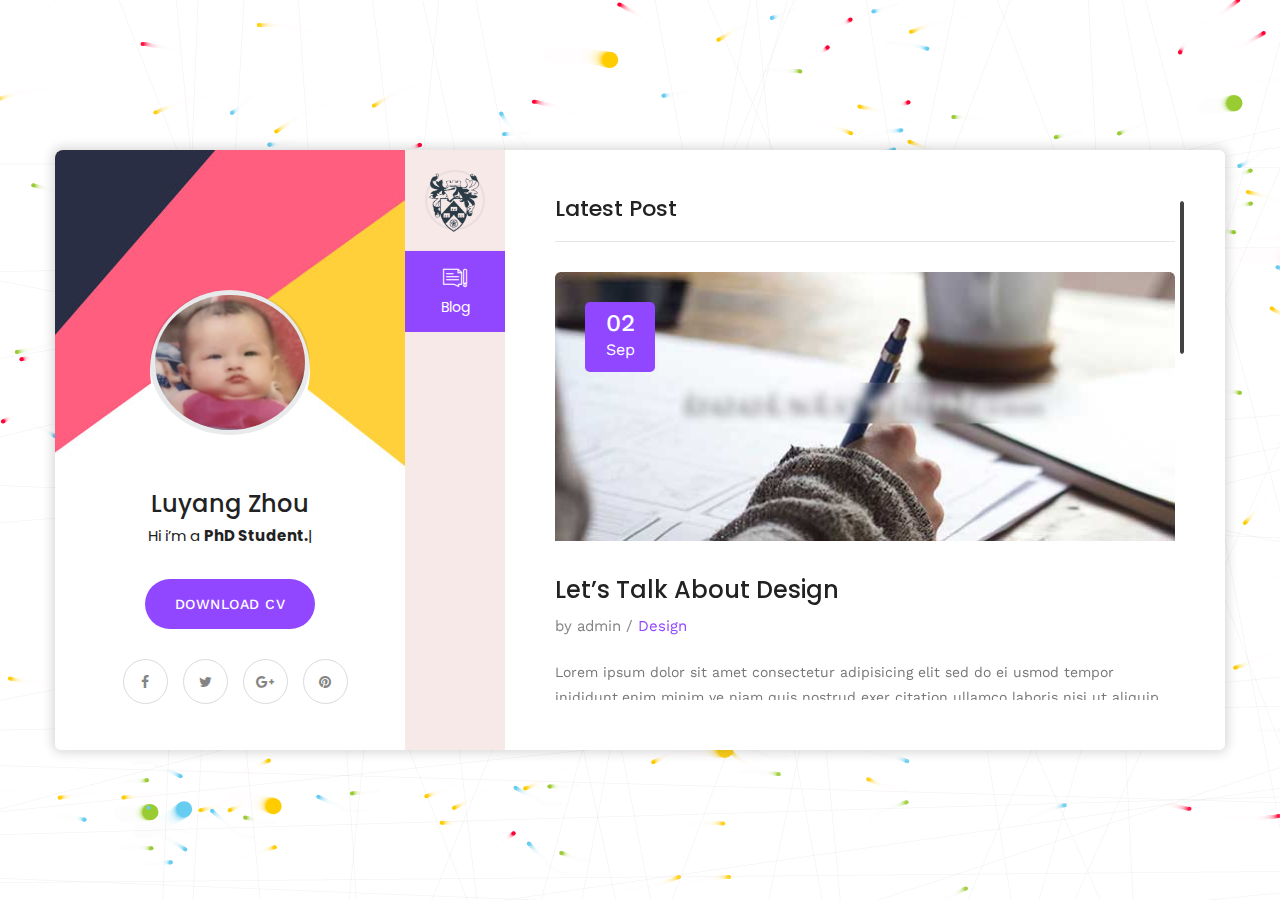
==== commit d36ca8a1: "Update blog-single.html" ====
--- a/blog-single.html
+++ b/blog-single.html
@@ -73,15 +73,14 @@
             <div class="container" data-animation-in="fadeInLeft" data-animation-out="fadeOutLeft">
                 <div class="card-wrapper">
                     <div class="author-info" style="background-image:url(images/background/3.jpg)">
-                        <div class="image"><img src="images/resource/user.png" alt=""></div>
+                        <div class="image"><img src="images/resource/user.jpg" alt=""></div>
                         <div class="author">
-                            <h3>Mahira Rashid</h3>
+                            <h3>Luyang Zhou</h3>
                             <div class="designation">
                                 Hi i’m
                                 <div class="typing-title">
-                                    <p>a <strong>web developer.</strong></p>
-                                    <p>a <strong>web Designer.</strong></p>
-                                    <p>a <strong>photographer.</strong></p>
+                                    <p>a <strong>PhD Student.</strong></p>
+                                    <p>a <strong>Teacher.</strong></p>
                                 </div>
                                 <span class="typed-title"></span>
                             </div>
